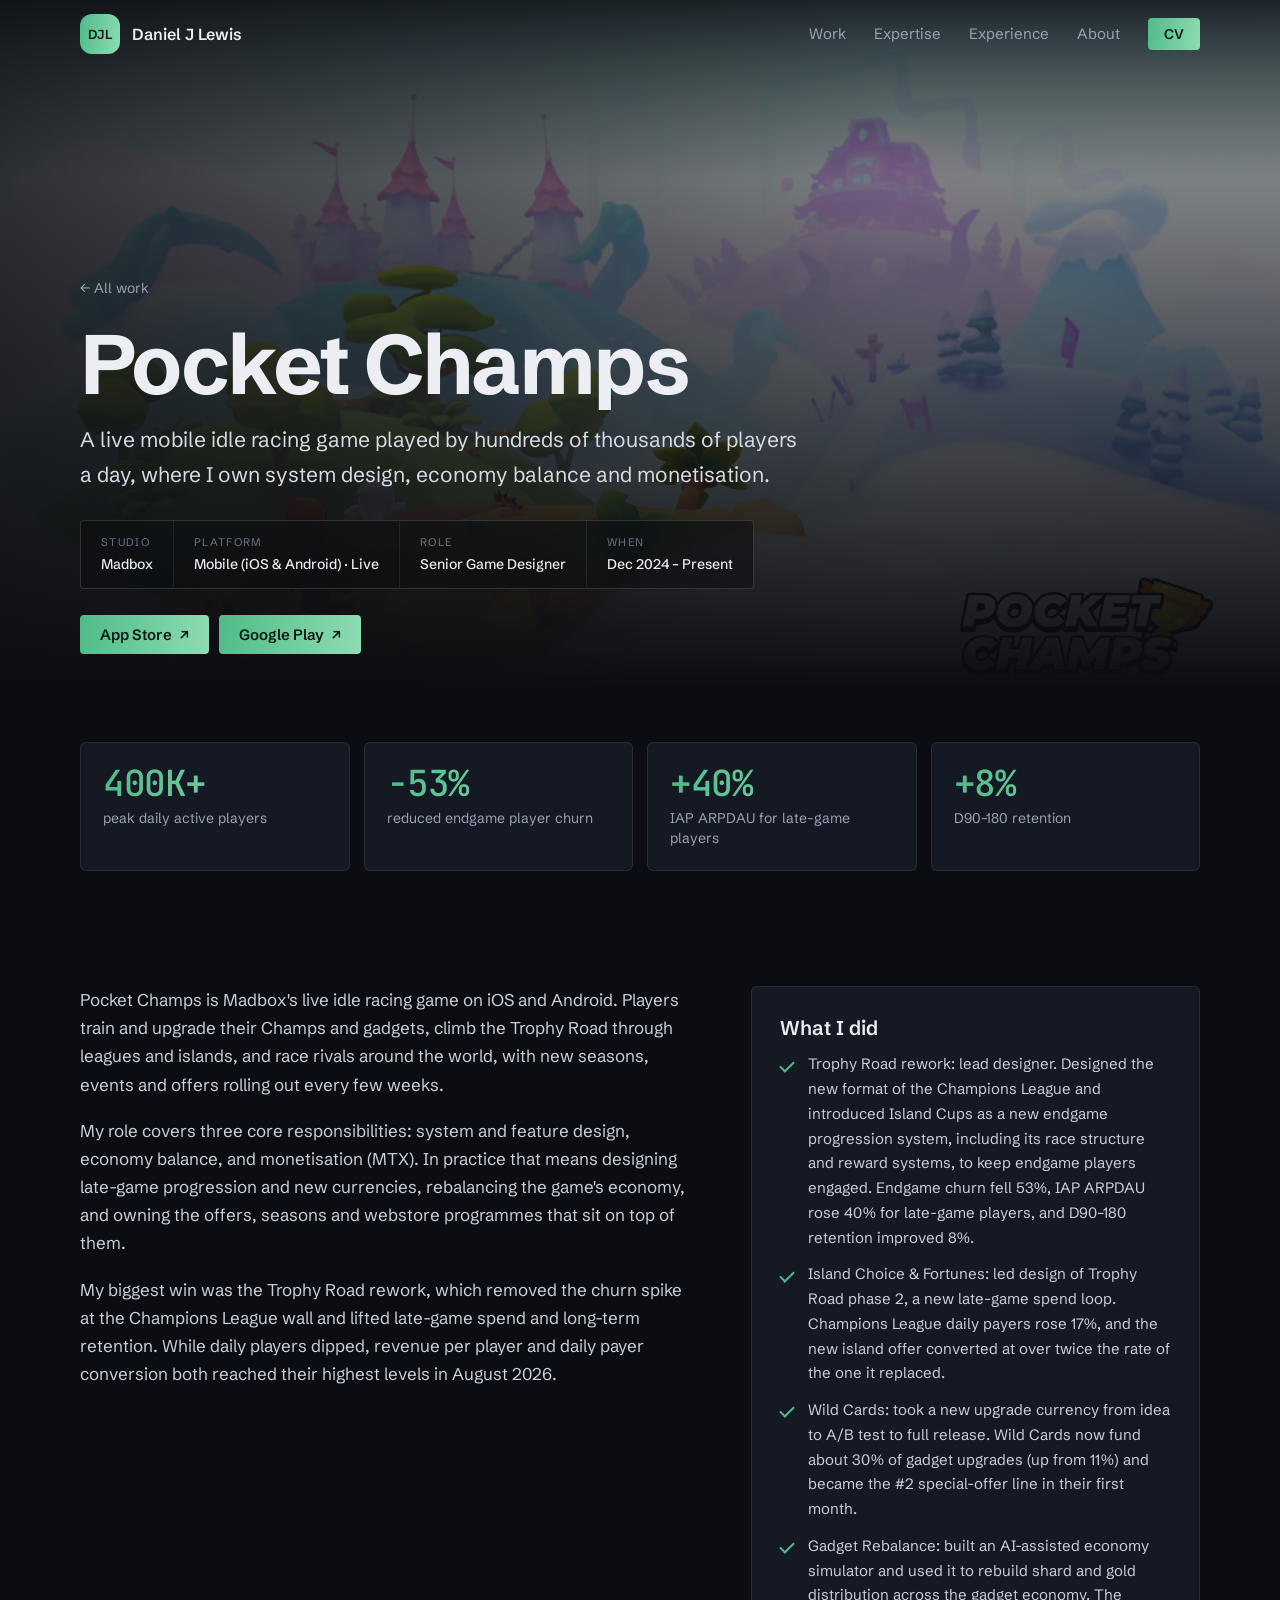
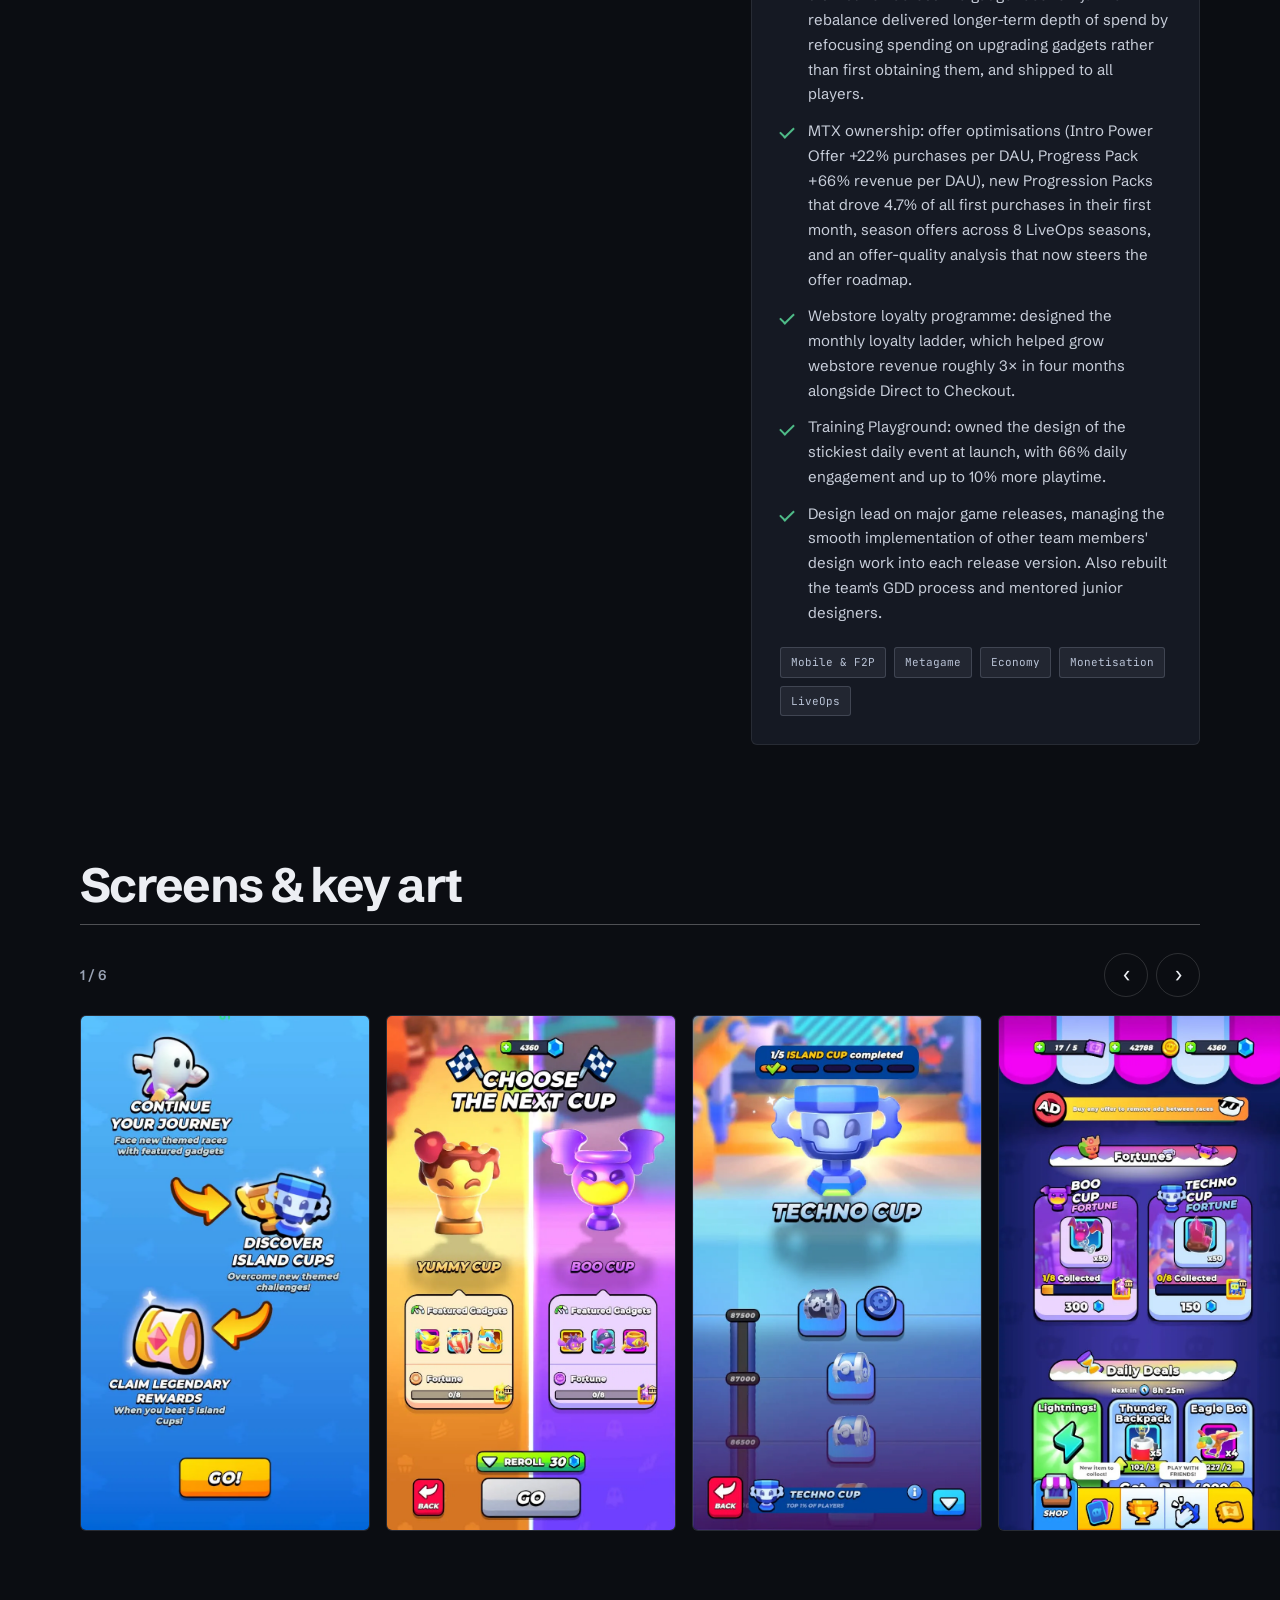
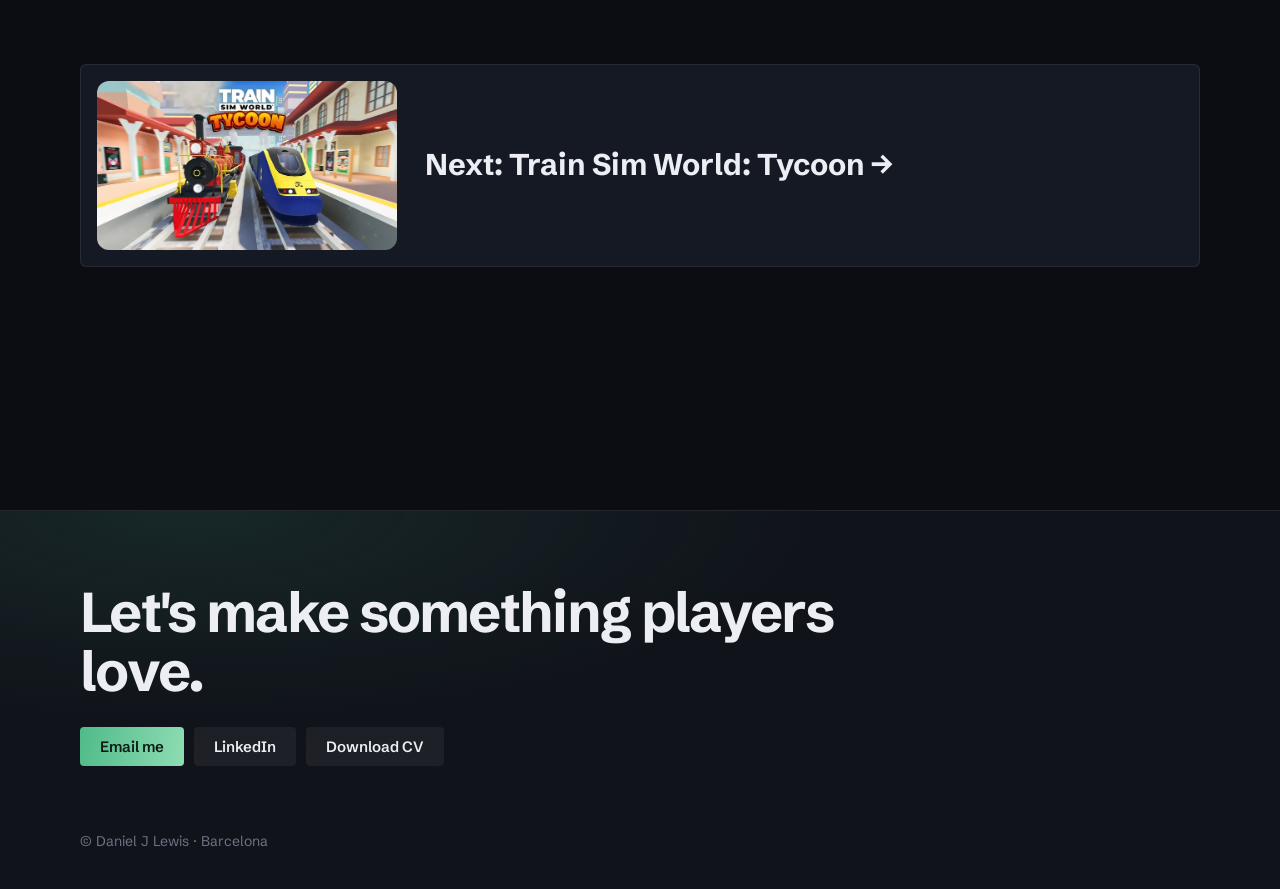
==== pocketchamps.html @ d22a2f29 "Launch portfolio site" ====
<!doctype html>
<html lang="en">
<head>
<meta charset="utf-8">
<script>document.documentElement.classList.add('js')</script>
<meta name="viewport" content="width=device-width, initial-scale=1">
<title>Pocket Champs · Daniel J Lewis</title>
<meta name="description" content="A live mobile idle racing game played by hundreds of thousands of players a day, where I own system design, economy balance and monetisation.">
<meta property="og:title" content="Pocket Champs · Daniel J Lewis">
<meta property="og:description" content="A live mobile idle racing game played by hundreds of thousands of players a day, where I own system design, economy balance and monetisation.">
<meta property="og:image" content="assets/img/pocketchamps-keyart.webp">
<meta property="og:type" content="website">
<meta name="theme-color" content="#0b0d12">
<link rel="icon" href="assets/favicon.svg" type="image/svg+xml">
<link rel="preconnect" href="https://fonts.googleapis.com">
<link rel="preconnect" href="https://fonts.gstatic.com" crossorigin>
<link href="https://fonts.googleapis.com/css2?family=Schibsted+Grotesk:wght@400;500;600;700;800&family=JetBrains+Mono:wght@400;500&display=swap" rel="stylesheet">
<link rel="stylesheet" href="assets/css/style.css?v=12">
<script src="assets/js/main.js?v=12" defer></script>
</head>
<body>
<a class="skip" href="#main">Skip to content</a>
<header class="nav" data-nav>
  <div class="wrap nav__in">
    <a class="logo" href="index.html" aria-label="Daniel J Lewis, home"><span class="logo__mark">DJL</span><span class="logo__name">Daniel J Lewis</span></a>
    <button class="nav__toggle" aria-expanded="false" aria-controls="nav-links" data-nav-toggle><span></span><span></span><span class="sr">Menu</span></button>
    <nav id="nav-links" class="nav__links">
      <a href="index.html#work">Work</a>
      <a href="index.html#expertise">Expertise</a>
      <a href="index.html#experience">Experience</a>
      <a href="index.html#about">About</a>
      <a class="btn btn--sm" href="assets/docs/DanielLewis_CV_2026.pdf" target="_blank" rel="noopener">CV</a>
    </nav>
  </div>
</header>

<main id="main">
<section class="phero">
  <div class="phero__bg"><img src="assets/img/pocketchamps-banner.webp" width="2000" height="1125" alt="" loading="eager" decoding="async"></div>
  <div class="wrap phero__in">
    <a class="back" href="index.html#work">← All work</a>
    <h1 class="phero__title">Pocket Champs</h1>
    <p class="phero__tag">A live mobile idle racing game played by hundreds of thousands of players a day, where I own system design, economy balance and monetisation.</p>
    <dl class="facts"><div><dt>Studio</dt><dd>Madbox</dd></div><div><dt>Platform</dt><dd>Mobile (iOS &amp; Android) · Live</dd></div><div><dt>Role</dt><dd>Senior Game Designer</dd></div><div><dt>When</dt><dd>Dec 2024 – Present</dd></div></dl>
    <div class="btns"><a class="btn" href="https://apps.apple.com/us/app/pocket-champs-pvp-racing-games/id1542776143" target="_blank" rel="noopener">App Store <span aria-hidden="true">↗</span></a><a class="btn" href="https://play.google.com/store/apps/details?id=com.pocketchamps.game" target="_blank" rel="noopener">Google Play <span aria-hidden="true">↗</span></a></div>
  </div>
</section>
<section class="sec sec--tight"><div class="wrap"><dl class="stats stats--proj"><div class="stat"><dt>400K+</dt><dd>peak daily active players</dd></div><div class="stat"><dt>−53%</dt><dd>reduced endgame player churn</dd></div><div class="stat"><dt>+40%</dt><dd>IAP ARPDAU for late-game players</dd></div><div class="stat"><dt>+8%</dt><dd>D90–180 retention</dd></div></dl></div></section>
<section class="sec reveal"><div class="wrap cols cols--main">
  <div class="prose"><p>Pocket Champs is Madbox&#x27;s live idle racing game on iOS and Android. Players train and upgrade their Champs and gadgets, climb the Trophy Road through leagues and islands, and race rivals around the world, with new seasons, events and offers rolling out every few weeks.</p><p>My role covers three core responsibilities: system and feature design, economy balance, and monetisation (MTX). In practice that means designing late-game progression and new currencies, rebalancing the game&#x27;s economy, and owning the offers, seasons and webstore programmes that sit on top of them.</p><p>My biggest win was the Trophy Road rework, which removed the churn spike at the Champions League wall and lifted late-game spend and long-term retention. While daily players dipped, revenue per player and daily payer conversion both reached their highest levels in August 2026.</p></div>
  <aside class="card did"><h2 class="h3">What I did</h2><ul class="ticks"><li>Trophy Road rework: lead designer. Designed the new format of the Champions League and introduced Island Cups as a new endgame progression system, including its race structure and reward systems, to keep endgame players engaged. Endgame churn fell 53%, IAP ARPDAU rose 40% for late-game players, and D90–180 retention improved 8%.</li><li>Island Choice &amp; Fortunes: led design of Trophy Road phase 2, a new late-game spend loop. Champions League daily payers rose 17%, and the new island offer converted at over twice the rate of the one it replaced.</li><li>Wild Cards: took a new upgrade currency from idea to A/B test to full release. Wild Cards now fund about 30% of gadget upgrades (up from 11%) and became the #2 special-offer line in their first month.</li><li>Gadget Rebalance: built an AI-assisted economy simulator and used it to rebuild shard and gold distribution across the gadget economy. The rebalance delivered longer-term depth of spend by refocusing spending on upgrading gadgets rather than first obtaining them, and shipped to all players.</li><li>MTX ownership: offer optimisations (Intro Power Offer +22% purchases per DAU, Progress Pack +66% revenue per DAU), new Progression Packs that drove 4.7% of all first purchases in their first month, season offers across 8 LiveOps seasons, and an offer-quality analysis that now steers the offer roadmap.</li><li>Webstore loyalty programme: designed the monthly loyalty ladder, which helped grow webstore revenue roughly 3× in four months alongside Direct to Checkout.</li><li>Training Playground: owned the design of the stickiest daily event at launch, with 66% daily engagement and up to 10% more playtime.</li><li>Design lead on major game releases, managing the smooth implementation of other team members&#x27; design work into each release version. Also rebuilt the team&#x27;s GDD process and mentored junior designers.</li></ul><ul class="tags"><li>Mobile &amp; F2P</li><li>Metagame</li><li>Economy</li><li>Monetisation</li><li>LiveOps</li></ul></aside>
</div></section>

<section class="sec reveal"><div class="wrap"><div class="sh"><h2 class="sh__t">Screens &amp; key art</h2></div><div class="car" data-carousel>
  <div class="car__bar"><span class="car__count" data-car-count>1 / 6</span>
    <div class="car__ctrl"><button class="car__arrow" data-car-prev aria-label="Previous">‹</button><button class="car__arrow" data-car-next aria-label="Next">›</button></div></div>
  <ul class="car__track" data-car-track><li class="car__slide car__slide--tall"><button class="car__btn" data-lb-src="assets/img/pc-island-intro.webp" aria-label="Open image 1 of 6 full screen"><img src="assets/img/pc-island-intro.webp" width="750" height="1264" alt="Pocket Champs screenshot 1" loading="lazy" decoding="async"></button></li><li class="car__slide car__slide--tall"><button class="car__btn" data-lb-src="assets/img/pc-island-choice.webp" aria-label="Open image 2 of 6 full screen"><img src="assets/img/pc-island-choice.webp" width="750" height="1334" alt="Pocket Champs screenshot 2" loading="lazy" decoding="async"></button></li><li class="car__slide car__slide--tall"><button class="car__btn" data-lb-src="assets/img/pc-island-cup.webp" aria-label="Open image 3 of 6 full screen"><img src="assets/img/pc-island-cup.webp" width="750" height="1334" alt="Pocket Champs screenshot 3" loading="lazy" decoding="async"></button></li><li class="car__slide car__slide--tall"><button class="car__btn" data-lb-src="assets/img/pc-fortunes-shop.webp" aria-label="Open image 4 of 6 full screen"><img src="assets/img/pc-fortunes-shop.webp" width="750" height="1334" alt="Pocket Champs screenshot 4" loading="lazy" decoding="async"></button></li><li class="car__slide car__slide--tall"><button class="car__btn" data-lb-src="assets/img/pc-fortune-boo.webp" aria-label="Open image 5 of 6 full screen"><img src="assets/img/pc-fortune-boo.webp" width="750" height="1334" alt="Pocket Champs screenshot 5" loading="lazy" decoding="async"></button></li><li class="car__slide car__slide--tall"><button class="car__btn" data-lb-src="assets/img/pc-coach-banners.webp" aria-label="Open image 6 of 6 full screen"><img src="assets/img/pc-coach-banners.webp" width="750" height="1264" alt="Pocket Champs screenshot 6" loading="lazy" decoding="async"></button></li></ul>
</div></div></section>


<section class="sec"><div class="wrap">
  <a class="next" href="trainsimworldtycoon.html">
    <span class="next__img"><img src="assets/img/tsw-tycoon-keyart-2-720.webp" width="720" height="405" alt="" loading="lazy" decoding="async"></span>
    <span class="next__txt"><span class="next__title">Next: Train Sim World: Tycoon →</span></span>
  </a>
</div></section>
</main>
<footer class="foot" id="contact">
  <div class="wrap foot__in">
    <div>
      <h2 class="foot__title">Let's make something players love.</h2>
      <div class="btns">
        <a class="btn" href="mailto:lewisd07@hotmail.co.uk">Email me</a>
        <a class="btn btn--ghost" href="https://www.linkedin.com/in/lewisd07/" target="_blank" rel="noopener">LinkedIn</a>
        <a class="btn btn--ghost" href="assets/docs/DanielLewis_CV_2026.pdf" target="_blank" rel="noopener">Download CV</a>
      </div>
    </div>
    <p class="foot__small">© Daniel J Lewis · Barcelona</p>
  </div>
</footer>
<div class="lb" data-lightbox hidden>
  <button class="lb__close" data-lb-close aria-label="Close">×</button>
  <button class="lb__nav lb__prev" data-lb-prev aria-label="Previous image">‹</button>
  <figure class="lb__fig"><img alt="" data-lb-img><figcaption data-lb-count></figcaption></figure>
  <button class="lb__nav lb__next" data-lb-next aria-label="Next image">›</button>
</div>
</body>
</html>
---- assets/css/style.css ----
/* ==========================================================================
   Daniel J Lewis · Portfolio
   ========================================================================== */
:root {
  --bg: #0b0d12;
  --bg-2: #10131a;
  --surface: #151923;
  --surface-2: #1b2030;
  --line: rgba(255, 255, 255, .08);
  --line-2: rgba(255, 255, 255, .14);
  --text: #eceef3;
  --muted: #9aa3b5;
  --dim: #6b7385;
  --accent: #4fbb88;
  --accent-2: #8fdcb3;
  --cool: #b9c3d6;
  --grad: linear-gradient(100deg, var(--accent) 0%, var(--accent-2) 100%);
  --radius: 18px;
  --radius-sm: 10px;
  --wrap: 1200px;
  --pad: clamp(16px, 4vw, 40px);
  --font: 'Inter', system-ui, -apple-system, Segoe UI, Roboto, sans-serif;
  --display: 'Space Grotesk', 'Inter', system-ui, sans-serif;
  --shadow: 0 20px 60px -20px rgba(0, 0, 0, .6);
  color-scheme: dark;
}

*, *::before, *::after { box-sizing: border-box; }
html { scroll-behavior: smooth; -webkit-text-size-adjust: 100%; }
body {
  margin: 0; background: var(--bg); color: var(--text);
  font: 400 16px/1.65 var(--font);
  -webkit-font-smoothing: antialiased; overflow-x: hidden;
}
img { max-width: 100%; height: auto; display: block; }
a { color: inherit; text-decoration: none; }
button { font: inherit; color: inherit; background: none; border: 0; cursor: pointer; padding: 0; }
:focus-visible { outline: 2px solid var(--accent); outline-offset: 3px; border-radius: 6px; }
.sr { position: absolute; width: 1px; height: 1px; overflow: hidden; clip: rect(0 0 0 0); }
.skip { position: absolute; left: -999px; top: 8px; z-index: 100; background: var(--accent); color: #111; padding: 8px 14px; border-radius: 8px; }
.skip:focus { left: 8px; }
.wrap { width: 100%; max-width: var(--wrap); margin: 0 auto; padding: 0 var(--pad); }

/* ---- type ---- */
.eyebrow {
  margin: 0 0 10px; font: 600 12px/1.3 var(--font); letter-spacing: .14em; text-transform: uppercase; color: var(--accent);
}
.h2 { font: 700 clamp(28px, 4vw, 44px)/1.08 var(--display); letter-spacing: -.02em; margin: 0 0 18px; }
.h3 { font: 600 20px/1.25 var(--display); margin: 0 0 12px; }
.lede { color: var(--muted); max-width: 640px; margin: 0; font-size: 18px; }
.prose p { margin: 0 0 1.1em; color: #c9cfdb; font-size: 17px; }
.prose p:last-child { margin-bottom: 0; }
.note { color: var(--muted); font-style: italic; }

/* ---- buttons ---- */
.btns { display: flex; flex-wrap: wrap; gap: 10px; margin-top: 26px; }
.btn {
  display: inline-flex; align-items: center; gap: 8px; padding: 12px 20px; border-radius: 999px;
  background: var(--grad); color: #0c1a13; font-weight: 600; font-size: 15px; line-height: 1;
  transition: transform .2s ease, box-shadow .2s ease; box-shadow: 0 8px 24px -10px rgba(79, 187, 136, .7);
}
.btn:hover { transform: translateY(-2px); box-shadow: 0 14px 30px -12px rgba(79, 187, 136, .9); }
.btn--ghost { background: rgba(255, 255, 255, .06); color: var(--text); box-shadow: inset 0 0 0 1px var(--line-2); backdrop-filter: blur(6px); }
.btn--ghost:hover { background: rgba(255, 255, 255, .12); box-shadow: inset 0 0 0 1px rgba(255, 255, 255, .25); }
.btn--sm { padding: 9px 16px; font-size: 14px; }
.link { color: var(--accent); font-weight: 600; white-space: nowrap; }
.link:hover { color: var(--accent-2); }

/* ---- nav ---- */
.nav { position: fixed; inset: 0 0 auto; z-index: 50; transition: background .3s, box-shadow .3s; }
.nav.is-solid { background: rgba(11, 13, 18, .82); backdrop-filter: blur(14px); box-shadow: 0 1px 0 var(--line); }
.nav__in { display: flex; align-items: center; justify-content: space-between; height: 68px; }
.logo { display: flex; align-items: center; gap: 12px; font: 600 16px var(--display); }
.logo__mark {
  display: grid; place-items: center; width: 40px; height: 40px; border-radius: 12px; background: var(--grad);
  color: #0c1a13; font-size: 13px; letter-spacing: .04em;
}
.nav__links { display: flex; align-items: center; gap: 28px; font-size: 15px; }
.nav__links a:not(.btn) { color: var(--muted); transition: color .2s; }
.nav__links a:not(.btn):hover { color: var(--text); }
.nav__toggle { display: none; width: 44px; height: 44px; position: relative; }
.nav__toggle span:not(.sr) { position: absolute; left: 11px; right: 11px; height: 2px; background: var(--text); transition: transform .25s, top .25s; }
.nav__toggle span:nth-child(1) { top: 17px; }
.nav__toggle span:nth-child(2) { top: 25px; }
.nav__toggle[aria-expanded="true"] span:nth-child(1) { top: 21px; transform: rotate(45deg); }
.nav__toggle[aria-expanded="true"] span:nth-child(2) { top: 21px; transform: rotate(-45deg); }

/* ---- hero + reel ---- */
.hero { position: relative; min-height: min(100svh, 940px); display: flex; flex-direction: column; justify-content: flex-end; padding: 120px 0 0; overflow: hidden; }
.reel { position: absolute; inset: 0; }
.reel__slide { position: absolute; inset: 0; opacity: 0; transform: scale(1.06); transition: opacity 1.4s ease, transform 7s ease-out; }
.reel__slide.is-on { opacity: 1; transform: scale(1); }
.reel__slide img { width: 100%; height: 100%; object-fit: cover; }
.hero__shade {
  position: absolute; inset: 0;
  background:
    linear-gradient(90deg, rgba(11, 13, 18, .96) 0%, rgba(11, 13, 18, .82) 38%, rgba(11, 13, 18, .25) 75%, rgba(11, 13, 18, .45) 100%),
    linear-gradient(0deg, var(--bg) 0%, rgba(11, 13, 18, 0) 35%);
}
.hero__in { position: relative; padding-bottom: 40px; }
.eyebrow--hero { font-size: 13px; }
.hero__name { font: 700 clamp(48px, 9vw, 112px)/.95 var(--display); letter-spacing: -.035em; margin: 0 0 18px; }
.hero__focus { margin: 0 0 22px; font: 500 clamp(17px, 2.2vw, 22px)/1.4 var(--display); color: #fff; }
.hero__focus span[aria-hidden] { color: var(--accent); margin: 0 6px; }
.hero__pitch { max-width: 560px; color: #c9cfdb; font-size: 18px; margin: 0; }
.reel__ui { position: relative; display: flex; justify-content: space-between; align-items: center; gap: 16px; padding-bottom: 28px; }
.reel__now { font-size: 14px; color: var(--muted); }
.reel__now strong { color: var(--text); font-weight: 600; }
.reel__now:hover strong { color: var(--accent); }
.reel__dots { display: flex; gap: 8px; }
.reel__dot { width: 28px; height: 4px; border-radius: 4px; background: rgba(255, 255, 255, .25); transition: background .3s, width .3s; }
.reel__dot.is-on { background: var(--accent); width: 44px; }

/* ---- stats ---- */
.stats { margin: 0; display: grid; gap: 14px; }
.stat { margin: 0; }
.stat dt { font: 700 30px/1 var(--display); letter-spacing: -.02em; background: var(--grad); -webkit-background-clip: text; background-clip: text; color: transparent; }
.stat dd { margin: 8px 0 0; color: var(--muted); font-size: 14px; line-height: 1.4; }
.strip { border-block: 1px solid var(--line); background: var(--bg-2); }
.stats--strip { grid-template-columns: repeat(5, 1fr); padding: 34px 0; }
.stats--strip .stat { padding-left: 18px; border-left: 1px solid var(--line); }
.stats--strip .stat:first-child { border-left: 0; padding-left: 0; }
.stats--mini { grid-template-columns: repeat(3, 1fr); margin: 22px 0; }
.stats--mini dt { font-size: 24px; }
.stats--mini dd { font-size: 13px; }
.stats--proj { grid-template-columns: repeat(auto-fit, minmax(190px, 1fr)); }
.stats--proj .stat { background: var(--surface); border: 1px solid var(--line); border-radius: var(--radius); padding: 22px; }
.stats--proj dt { font-size: 36px; }

/* ---- sections ---- */
.sec { padding: clamp(64px, 9vw, 120px) 0 0; }
.sec--tight { padding-top: 40px; }
main > .sec:last-child { padding-bottom: clamp(64px, 9vw, 120px); }
.group + .group { margin-top: clamp(72px, 9vw, 120px); }
.group__head { margin-bottom: 36px; }

/* pillars */
.pillars { display: grid; grid-template-columns: repeat(3, 1fr); gap: 18px; }
.pillar { background: linear-gradient(180deg, var(--surface) 0%, var(--bg-2) 100%); border: 1px solid var(--line); border-radius: var(--radius); padding: 30px; position: relative; overflow: hidden; }
.pillar::after { content: ""; position: absolute; inset: 0 0 auto; height: 3px; background: var(--grad); opacity: .85; }
.pillar__n { font: 700 14px var(--display); color: var(--dim); display: block; margin-bottom: 18px; }
.pillar p { color: var(--muted); margin: 0 0 20px; }

/* chips & tags */
.chips, .tags { list-style: none; margin: 0; padding: 0; display: flex; flex-wrap: wrap; gap: 8px; }
.chips a { display: inline-block; font-size: 13px; padding: 6px 12px; border-radius: 999px; background: rgba(79, 187, 136, .1); color: #a6e6c4; border: 1px solid rgba(79, 187, 136, .25); transition: background .2s; }
.chips a:hover { background: rgba(79, 187, 136, .2); }
.tags li { font-size: 12px; padding: 5px 10px; border-radius: 999px; background: rgba(185, 195, 214, .08); color: var(--cool); border: 1px solid rgba(185, 195, 214, .2); }

/* featured rows */
.feat { display: grid; grid-template-columns: 1.25fr 1fr; gap: clamp(24px, 4vw, 56px); align-items: center; }
.feat + .feat { margin-top: clamp(48px, 7vw, 88px); }
.feat--flip .feat__media { order: 2; }
.feat__media { display: block; border-radius: var(--radius); overflow: hidden; box-shadow: var(--shadow); aspect-ratio: 16 / 10; background: var(--surface); border: 1px solid var(--line); }
.feat__media img { width: 100%; height: 100%; object-fit: cover; transition: transform .6s ease; }
.feat:hover .feat__media img { transform: scale(1.04); }
.feat__title { font: 700 clamp(26px, 3vw, 36px)/1.1 var(--display); letter-spacing: -.02em; margin: 0 0 12px; }
.feat__title a:hover { color: var(--accent); }
.feat__tag { color: var(--muted); margin: 0; font-size: 17px; }
.feat__foot { display: flex; justify-content: space-between; align-items: center; gap: 16px; flex-wrap: wrap; }

/* cards */
.grid { display: grid; gap: 20px; }
.grid--3 { grid-template-columns: repeat(3, 1fr); }
.grid--2 { grid-template-columns: repeat(2, 1fr); }
.grid--1 { grid-template-columns: minmax(0, 560px); }
.pcard { display: flex; flex-direction: column; background: var(--surface); border: 1px solid var(--line); border-radius: var(--radius); overflow: hidden; transition: transform .3s ease, border-color .3s, box-shadow .3s; }
.pcard:hover { transform: translateY(-6px); border-color: var(--line-2); box-shadow: var(--shadow); }
.pcard__img { aspect-ratio: 16 / 9; overflow: hidden; display: block; background: var(--surface-2); }
.pcard__img img { width: 100%; height: 100%; object-fit: cover; transition: transform .6s ease; }
.pcard:hover .pcard__img img { transform: scale(1.05); }
.pcard__body { padding: 22px 22px 24px; display: flex; flex-direction: column; gap: 8px; flex: 1; }
.pcard__body .eyebrow { margin: 0; color: var(--dim); }
.pcard__title { font: 600 22px/1.2 var(--display); }
.pcard__tag { color: var(--muted); font-size: 15px; flex: 1; }
.pcard__stat { font-size: 13px; color: var(--muted); padding-top: 12px; border-top: 1px solid var(--line); margin-top: 6px; }
.pcard__stat strong { color: var(--accent); font: 700 16px var(--display); margin-right: 4px; }

/* play */
.soon { display: flex; align-items: center; gap: 22px; padding: 28px 30px; border-radius: var(--radius); border: 1px dashed var(--line-2); background: repeating-linear-gradient(135deg, rgba(255,255,255,.015) 0 12px, transparent 12px 24px); }
.soon p { margin: 0; color: var(--muted); }
.soon__badge { flex: none; font: 600 12px var(--font); letter-spacing: .1em; text-transform: uppercase; padding: 8px 12px; border-radius: 8px; background: rgba(143, 220, 179, .12); color: var(--accent-2); }

/* timeline */
.tl { list-style: none; margin: 0; padding: 0; position: relative; }
.tl::before { content: ""; position: absolute; left: 150px; top: 8px; bottom: 8px; width: 1px; background: var(--line-2); }
.tl__item { display: grid; grid-template-columns: 150px 1fr; gap: 40px; padding-bottom: 34px; position: relative; }
.tl__item::before { content: ""; position: absolute; left: 145px; top: 8px; width: 11px; height: 11px; border-radius: 50%; background: var(--bg); border: 2px solid var(--accent); }
.tl__item:first-child::before { background: var(--accent); box-shadow: 0 0 0 5px rgba(79, 187, 136, .2); }
.tl__when { font: 600 14px/1.6 var(--display); color: var(--muted); text-align: right; padding-right: 14px; }
.tl__org { font: 600 20px/1.3 var(--display); margin: 0 0 4px; }
.tl__org span { font: 500 15px var(--font); color: var(--accent); margin-left: 8px; }
.tl__body p { margin: 0 0 12px; color: var(--muted); }

/* about */
.about { display: grid; grid-template-columns: 340px 1fr; gap: clamp(28px, 5vw, 64px); align-items: start; }
.about__photo { border-radius: var(--radius); overflow: hidden; border: 1px solid var(--line); box-shadow: var(--shadow); position: sticky; top: 96px; }
.about__photo img { width: 100%; aspect-ratio: 4 / 5; object-fit: cover; object-position: center 30%; }
.ticks { list-style: none; margin: 0; padding: 0; display: grid; gap: 12px; }
.ticks li { position: relative; padding-left: 28px; color: #c9cfdb; }
.ticks li::before { content: ""; position: absolute; left: 0; top: .55em; width: 14px; height: 8px; border-left: 2px solid var(--accent); border-bottom: 2px solid var(--accent); transform: rotate(-45deg); }
.ticks--2 { grid-template-columns: 1fr 1fr; gap: 14px 28px; margin-top: 28px; }

/* footer */
.foot { margin-top: clamp(80px, 10vw, 140px); border-top: 1px solid var(--line); background: radial-gradient(900px 300px at 15% 0%, rgba(79, 187, 136, .12), transparent 70%), var(--bg-2); }
.foot__in { padding: 72px var(--pad) 36px; }
.foot__title { font: 700 clamp(30px, 5vw, 56px)/1.05 var(--display); letter-spacing: -.03em; margin: 0; max-width: 760px; }
.foot__small { margin: 64px 0 0; color: var(--dim); font-size: 14px; }

/* ---- project page ---- */
.phero { position: relative; min-height: min(78svh, 760px); display: flex; align-items: flex-end; padding: 130px 0 48px; overflow: hidden; }
.phero__bg { position: absolute; inset: 0; }
.phero__bg img { width: 100%; height: 100%; object-fit: cover; }
.phero__bg::after { content: ""; position: absolute; inset: 0; background: linear-gradient(0deg, var(--bg) 2%, rgba(11, 13, 18, .72) 45%, rgba(11, 13, 18, .35) 100%), linear-gradient(90deg, rgba(11, 13, 18, .7), transparent 70%); }
.phero__in { position: relative; }
.back { display: inline-block; color: var(--muted); font-size: 14px; margin-bottom: 22px; }
.back:hover { color: var(--text); }
.phero__title { font: 700 clamp(40px, 7vw, 84px)/1 var(--display); letter-spacing: -.03em; margin: 0 0 16px; max-width: 900px; }
.phero__tag { font-size: clamp(17px, 2vw, 21px); color: #d6dbe5; max-width: 720px; margin: 0 0 28px; }
.facts { display: flex; flex-wrap: wrap; gap: 0; margin: 0; border: 1px solid var(--line-2); border-radius: var(--radius-sm); background: rgba(11, 13, 18, .55); backdrop-filter: blur(10px); width: fit-content; max-width: 100%; }
.facts div { padding: 12px 20px; border-left: 1px solid var(--line); }
.facts div:first-child { border-left: 0; }
.facts dt { font-size: 11px; letter-spacing: .12em; text-transform: uppercase; color: var(--dim); }
.facts dd { margin: 2px 0 0; font-size: 14px; font-weight: 500; }
.press { display: flex; flex-wrap: wrap; align-items: center; gap: 10px 18px; margin-top: 22px; color: var(--dim); font-size: 13px; text-transform: uppercase; letter-spacing: .12em; }
.press a { font: 700 15px var(--display); letter-spacing: 0; text-transform: none; color: var(--text); padding: 6px 14px; border: 1px solid var(--line-2); border-radius: 999px; }
.press a:hover { border-color: var(--accent); color: var(--accent); }
.cols { display: grid; grid-template-columns: 1fr 1fr; gap: clamp(28px, 5vw, 64px); align-items: start; }
.cols--main { grid-template-columns: 1.35fr 1fr; }
.card { background: var(--surface); border: 1px solid var(--line); border-radius: var(--radius); padding: 28px; }
.did .ticks { margin-bottom: 22px; }
.did .ticks li { font-size: 15px; }
.steps { counter-reset: s; list-style: none; margin: 0; padding: 0; display: grid; gap: 10px; }
.steps li { counter-increment: s; position: relative; padding: 12px 14px 12px 52px; background: var(--surface); border: 1px solid var(--line); border-radius: var(--radius-sm); font-size: 15px; color: #c9cfdb; }
.steps li::before { content: counter(s, decimal-leading-zero); position: absolute; left: 14px; top: 12px; font: 700 14px var(--display); color: var(--accent); }
.docs { display: grid; grid-template-columns: repeat(auto-fit, minmax(280px, 1fr)); gap: 16px; }
.doc { display: flex; gap: 16px; align-items: center; padding: 20px; border-radius: var(--radius); background: var(--surface); border: 1px solid var(--line); transition: border-color .2s, transform .2s; }
.doc:hover { border-color: var(--accent); transform: translateY(-3px); }
.doc__ico { flex: none; display: grid; place-items: center; width: 52px; height: 60px; border-radius: 8px; background: rgba(79, 187, 136, .12); color: var(--accent); font: 700 13px var(--display); }
.doc small { display: block; color: var(--muted); font-size: 14px; margin-top: 2px; }
.next { display: grid; grid-template-columns: 300px 1fr; align-items: center; gap: 28px; padding: 16px; border-radius: var(--radius); background: var(--surface); border: 1px solid var(--line); transition: border-color .3s; }
.next:hover { border-color: var(--line-2); }
.next__img { border-radius: 12px; overflow: hidden; aspect-ratio: 16 / 9; }
.next__img img { width: 100%; height: 100%; object-fit: cover; }
.next__txt .eyebrow { display: block; }
.next__title { font: 700 clamp(24px, 3vw, 34px)/1.1 var(--display); }
.next:hover .next__title { color: var(--accent); }

/* videos */
.vids { display: grid; gap: 18px; }
.vids--2 { grid-template-columns: 1fr 1fr; }
.yt { position: relative; aspect-ratio: 16 / 9; border-radius: var(--radius); overflow: hidden; background: #000; border: 1px solid var(--line); }
.yt img { width: 100%; height: 100%; object-fit: cover; opacity: .85; transition: opacity .3s, transform .5s; }
.yt:hover img { opacity: 1; transform: scale(1.03); }
.yt iframe { position: absolute; inset: 0; width: 100%; height: 100%; border: 0; }
.yt__play { position: absolute; inset: 0; display: grid; place-items: center; }
.yt__play svg { width: 72px; fill: rgba(20, 20, 20, .8); transition: fill .2s; }
.yt:hover .yt__play svg { fill: var(--accent); }

/* carousel */
.car { position: relative; }
.car__bar { display: flex; justify-content: space-between; align-items: center; margin-bottom: 14px; }
.car__count { font: 600 14px var(--display); color: var(--muted); }
.car__ctrl { display: flex; gap: 8px; }
.car__arrow { width: 44px; height: 44px; border-radius: 50%; border: 1px solid var(--line-2); font-size: 24px; line-height: 1; transition: background .2s, border-color .2s; }
.car__arrow:hover { background: var(--accent); border-color: var(--accent); color: #0c1a13; }
.car__track { list-style: none; margin: 0 calc(var(--pad) * -1); padding: 4px var(--pad) 18px; display: flex; gap: 16px; overflow-x: auto; scroll-snap-type: x mandatory; scroll-padding: 0 var(--pad); scrollbar-width: thin; scrollbar-color: var(--surface-2) transparent; }
.car__slide { flex: 0 0 min(78%, 760px); scroll-snap-align: start; }
.car__btn { display: block; width: 100%; border-radius: var(--radius); overflow: hidden; background: var(--surface); border: 1px solid var(--line); aspect-ratio: 16 / 10; cursor: zoom-in; }
.car__btn img { width: 100%; height: 100%; object-fit: cover; transition: transform .5s ease; }
.car__btn:hover img { transform: scale(1.03); }

/* lightbox */
.lb { position: fixed; inset: 0; z-index: 100; background: rgba(5, 6, 9, .94); display: grid; place-items: center; padding: 56px 72px; }
.lb[hidden] { display: none; }
.lb__fig { margin: 0; max-width: 100%; max-height: 100%; display: flex; flex-direction: column; align-items: center; gap: 12px; }
.lb__fig img { max-height: calc(100svh - 140px); width: auto; border-radius: 10px; }
.lb__fig figcaption { color: var(--muted); font: 600 14px var(--display); }
.lb__close { position: absolute; top: 14px; right: 18px; font-size: 40px; line-height: 1; width: 48px; height: 48px; }
.lb__nav { position: absolute; top: 50%; transform: translateY(-50%); width: 52px; height: 52px; border-radius: 50%; font-size: 30px; background: rgba(255, 255, 255, .08); }
.lb__nav:hover { background: var(--accent); color: #0c1a13; }
.lb__prev { left: 14px; } .lb__next { right: 14px; }

/* reveal */
.js .reveal { opacity: 0; transform: translateY(24px); transition: opacity .7s ease, transform .7s ease; }
.js .reveal.is-in { opacity: 1; transform: none; }

/* ---- responsive ---- */
@media (max-width: 1024px) {
  .stats--strip { grid-template-columns: repeat(3, 1fr); row-gap: 26px; }
  .stats--strip .stat:nth-child(4) { border-left: 0; padding-left: 0; }
  .pillars { grid-template-columns: 1fr; }
  .grid--3 { grid-template-columns: repeat(2, 1fr); }
}
@media (max-width: 860px) {
  .nav__toggle { display: block; }
  .nav__links { position: fixed; inset: 68px 0 auto; flex-direction: column; align-items: flex-start; gap: 0; padding: 8px var(--pad) 24px; background: rgba(11, 13, 18, .97); backdrop-filter: blur(14px); border-bottom: 1px solid var(--line); transform: translateY(-12px); opacity: 0; pointer-events: none; transition: opacity .25s, transform .25s; }
  .nav__links.is-open { transform: none; opacity: 1; pointer-events: auto; }
  .nav__links a:not(.btn) { padding: 14px 0; width: 100%; border-bottom: 1px solid var(--line); font-size: 17px; }
  .nav__links .btn { margin-top: 18px; }
  .feat, .feat--flip { grid-template-columns: 1fr; }
  .feat--flip .feat__media { order: 0; }
  .cols, .cols--main, .about, .vids--2 { grid-template-columns: 1fr; }
  .about__photo { position: static; max-width: 320px; }
  .ticks--2 { grid-template-columns: 1fr; }
  .tl::before { left: 5px; }
  .tl__item { grid-template-columns: 1fr; gap: 4px; padding-left: 30px; }
  .tl__item::before { left: 0; }
  .tl__when { text-align: left; padding: 0; }
  .next { grid-template-columns: 1fr; }
  .hero__shade { background: linear-gradient(0deg, var(--bg) 8%, rgba(11, 13, 18, .78) 55%, rgba(11, 13, 18, .45) 100%); }
}
@media (max-width: 600px) {
  .logo__name { display: none; }
  .stats--strip { grid-template-columns: 1fr 1fr; }
  .stats--strip .stat { border-left: 0; padding-left: 0; }
  .stat dt { font-size: 26px; }
  .stats--mini { grid-template-columns: 1fr 1fr 1fr; gap: 10px; }
  .stats--mini dt { font-size: 20px; }
  .grid--3, .grid--2 { grid-template-columns: 1fr; }
  .facts { width: 100%; }
  .facts div { flex: 1 1 50%; border-left: 0; border-top: 1px solid var(--line); }
  .facts div:nth-child(-n+2) { border-top: 0; }
  .car__slide { flex-basis: 88%; }
  .soon { flex-direction: column; align-items: flex-start; }
  .lb { padding: 56px 12px; }
  .lb__nav { top: auto; bottom: 14px; transform: none; }
  .reel__now { font-size: 13px; }
}
@media (prefers-reduced-motion: reduce) {
  *, *::before, *::after { transition-duration: .01ms !important; animation-duration: .01ms !important; }
  html { scroll-behavior: auto; }
  .js .reveal { opacity: 1; transform: none; }
}
.prose .eyebrow { color: var(--accent); font-size: 12px; margin-bottom: 14px; }
.car__track { margin-right: calc((100vw - min(100vw, var(--wrap))) / -2 - var(--pad)); }
@media (max-width: 600px) {
  .stats--proj { grid-template-columns: 1fr 1fr; gap: 10px; }
  .stats--proj .stat { padding: 16px; }
  .stats--proj dt { font-size: 26px; }
}
.hero__now { display: inline-flex; align-items: center; gap: 10px; margin-top: 18px; font-size: 15px; color: #d6dbe5; }
.hero__now:hover { color: var(--accent); }
.hero__dot { width: 8px; height: 8px; border-radius: 50%; background: #4ade80; box-shadow: 0 0 0 4px rgba(74, 222, 128, .18); }
.award { font: 600 14px var(--display); letter-spacing: 0; text-transform: none; color: var(--accent-2); padding: 6px 14px; border: 1px solid rgba(79, 187, 136, .35); border-radius: 999px; background: rgba(79, 187, 136, .08); }

/* ===== Hybrid format (dark + green, Schibsted/JetBrains, clean section heads) ===== */
:root {
  --font: 'Schibsted Grotesk', 'Helvetica Neue', Arial, sans-serif;
  --display: 'Schibsted Grotesk', 'Helvetica Neue', Arial, sans-serif;
  --mono: 'JetBrains Mono', ui-monospace, Menlo, monospace;
  --radius: 6px;
  --radius-sm: 4px;
  --hair: rgba(255, 255, 255, .1);
  --rule: rgba(255, 255, 255, .28);
}
body { font-size: 16.5px; }
.nav { top: 0; }

/* hero */
.hero--v3 { min-height: auto; padding-top: 150px; }
.hero__role { font: 500 13px var(--mono); color: var(--accent); letter-spacing: .04em; margin: 0 0 14px; text-transform: uppercase; }
.hero--v3 .hero__name { font-weight: 800; letter-spacing: -.05em; font-size: clamp(56px, 10vw, 132px); line-height: .9; }
.hero--v3 .hero__focus { font-weight: 600; letter-spacing: -.01em; }
.hero--v3 .hero__in { padding-bottom: 46px; }
.hero--v3 .hero__shade {
  background:
    linear-gradient(90deg, rgba(11, 13, 18, .95) 0%, rgba(11, 13, 18, .78) 40%, rgba(11, 13, 18, .2) 78%, rgba(11, 13, 18, .35) 100%),
    linear-gradient(0deg, rgba(11, 13, 18, 1) 0%, rgba(11, 13, 18, .85) 18%, rgba(11, 13, 18, 0) 48%);
}

/* game list under the intro: drives the hero background */
.games { position: relative; display: grid; grid-template-columns: repeat(5, 1fr); gap: 0; border-top: 1px solid var(--rule); padding-bottom: 8px; }
.gt { position: relative; display: flex; flex-direction: column; gap: 4px; padding: 14px 14px 18px; border-right: 1px solid var(--hair); transition: background .25s; }
.gt:first-child { padding-left: 0; }
.gt:last-child { border-right: 0; }
.gt__img { display: block; aspect-ratio: 16 / 9; overflow: hidden; border-radius: var(--radius-sm); margin-bottom: 10px; border: 1px solid var(--hair); }
.gt__img img { width: 100%; height: 100%; object-fit: cover; transition: transform .5s ease; }
.gt:hover .gt__img img, .gt.is-on .gt__img img { transform: scale(1.05); }
.gt__meta { display: flex; justify-content: space-between; font: 12px var(--mono); color: var(--dim); }
.gt__title { font: 600 17px/1.2 var(--display); letter-spacing: -.01em; }
.gt__sub { font-size: 13px; color: var(--muted); }
.gt__bar { position: absolute; left: 14px; right: 14px; top: -1px; height: 2px; background: var(--accent); transform: scaleX(0); transform-origin: left; }
.gt:first-child .gt__bar { left: 0; }
.gt.is-on .gt__n, .gt:hover .gt__n { color: var(--accent); }
.gt.is-on .gt__bar { transform: scaleX(1); transition: transform 6s linear; }
.gt.is-on.is-held .gt__bar { transition: none; transform: scaleX(1); }

/* section heads */
.sec--v3 { padding-top: clamp(64px, 8vw, 104px); }
.sh { display: grid; grid-template-columns: 74px 1fr auto; align-items: baseline; gap: 0; border-bottom: 1px solid var(--rule); padding-bottom: 14px; margin-bottom: 0; }
.sh__n { font: 500 14px var(--mono); color: var(--accent); }
.sh__t { font: 700 clamp(28px, 3.6vw, 46px)/1.05 var(--display); letter-spacing: -.035em; margin: 0; }
.sh__note { font: 12px var(--mono); color: var(--muted); text-transform: uppercase; letter-spacing: .06em; }
.subsec { margin-top: clamp(64px, 8vw, 100px); }
.subsec .sh { margin-bottom: 28px; }

/* readout */
.kpis { display: grid; grid-template-columns: repeat(5, 1fr); }
.kpi { display: flex; flex-direction: column; gap: 6px; padding: 24px 20px 20px; border-right: 1px solid var(--hair); border-bottom: 1px solid var(--hair); transition: background .2s; }
.kpi:first-child { padding-left: 0; }
.kpi:last-child { border-right: 0; }
.kpi:hover { background: rgba(255, 255, 255, .03); }
.kpi__v { font: 500 clamp(28px, 2.9vw, 40px)/1 var(--mono); letter-spacing: -.04em; color: #fff; display: flex; align-items: baseline; gap: 8px; }
.kpi__v i { font-style: normal; font-size: .42em; color: var(--accent); }
.kpi__v i:not(.up):not(.down) { color: var(--dim); }
.kpi__l { color: #c9cfdb; font-size: 15px; line-height: 1.35; margin-top: 4px; }
.kpi__s { font: 12px var(--mono); color: var(--dim); margin-top: auto; padding-top: 12px; }
.kpi:hover .kpi__s { color: var(--accent); }

/* expertise: original wording + game links, cleaner columns */
.pils { display: grid; grid-template-columns: repeat(3, 1fr); }
.pil { padding: 28px 28px 8px; border-right: 1px solid var(--hair); }
.pil:first-child { padding-left: 0; }
.pil:last-child { border-right: 0; }
.pil__n { font: 500 13px var(--mono); color: var(--accent); }
.pil__t { font: 600 23px/1.2 var(--display); letter-spacing: -.02em; margin: 14px 0 12px; }
.pil p { color: var(--muted); margin: 0 0 22px; }
.gl { list-style: none; margin: 0; padding: 0; border-top: 1px solid var(--hair); }
.gl a { display: flex; justify-content: space-between; padding: 10px 0; border-bottom: 1px solid var(--hair); font-size: 15px; color: #dfe4ec; transition: color .2s, padding .2s; }
.gl a span { color: var(--accent); opacity: .6; }
.gl a:hover { color: var(--accent); padding-left: 6px; }

/* work rows & cards: squarer corners, mono numbers */
.feats { padding-top: 40px; }
.feat__media, .pcard, .car__btn, .yt, .about__photo, .next, .doc, .card, .stats--proj .stat { border-radius: var(--radius); }
.feat__media { border-radius: var(--radius); }
.stats--mini dt, .pcard__stat strong, .stat dt { font-family: var(--mono); font-weight: 500; letter-spacing: -.04em; }
.eyebrow { font-family: var(--mono); font-weight: 500; letter-spacing: .06em; font-size: 11.5px; }
.tags li { border-radius: 3px; font-family: var(--mono); font-size: 11px; }
.chips a { border-radius: 3px; }
.btn { border-radius: 4px; box-shadow: none; }
.btn:hover { box-shadow: 0 10px 24px -14px rgba(79, 187, 136, .9); }
.soon { border-radius: var(--radius); }
.tl { padding-top: 36px; }
.tl__when { font-family: var(--mono); font-weight: 400; font-size: 13px; }
.about { padding-top: 36px; }

@media (max-width: 1024px) {
  .games { grid-template-columns: repeat(5, minmax(150px, 1fr)); overflow-x: auto; scroll-snap-type: x mandatory; }
  .gt { scroll-snap-align: start; }
  .kpis { grid-template-columns: repeat(3, 1fr); }
  .kpi:nth-child(4) { padding-left: 0; }
  .pils { grid-template-columns: 1fr; }
  .pil, .pil:first-child { padding: 26px 0; border-right: 0; border-bottom: 1px solid var(--hair); }
}
@media (max-width: 600px) {
  .hero--v3 { padding-top: 120px; }
  .games { grid-template-columns: repeat(5, 62%); margin-right: calc(var(--pad) * -1); }
  .kpis { grid-template-columns: 1fr 1fr; }
  .kpi, .kpi:first-child { padding: 18px 12px 16px 0; }
  .kpi:nth-child(odd) { border-right: 1px solid var(--hair); }
  .kpi:nth-child(even) { border-right: 0; padding-left: 12px; }
  .kpi:nth-child(4) { padding-left: 12px; }
  .sh { grid-template-columns: 52px 1fr; }
  .sh__note { display: none; }
}
@media (max-width: 860px) {
  .hero--v3 .hero__shade { background: linear-gradient(0deg, rgba(11,13,18,1) 0%, rgba(11,13,18,.9) 30%, rgba(11,13,18,.8) 65%, rgba(11,13,18,.55) 100%); }
}
/* no labels above headings: section titles stand alone, meta sits below titles */
.sh { display: block; }
.sh__t { font-size: clamp(30px, 3.8vw, 48px); }
.meta { margin: 0 0 12px; color: var(--muted); font-size: 14.5px; }
.feat__title { margin-bottom: 6px; }
.pcard__body .meta { margin: -2px 0 2px; font-size: 13.5px; }
.pil__t { margin-top: 0; }
.pil { padding-top: 30px; }
.gt__img { margin-bottom: 12px; }
.gt__title { margin-top: 0; }
.feat__tag + .feat__foot { margin-top: 22px; }
/* project pages: clean section heads */
.phero ~ .sec .sh { margin-bottom: 28px; }
.next__title { font-size: clamp(22px, 2.6vw, 30px); }
/* keep nav legible over bright key art */
.hero--v3 .hero__shade::before, .phero__bg::before { content: ""; position: absolute; inset: 0 0 auto; height: 180px; background: linear-gradient(180deg, rgba(11, 13, 18, .85), rgba(11, 13, 18, 0)); z-index: 1; pointer-events: none; }
.hero--v3 .hero__shade { z-index: 0; }
/* portrait (phone) screenshots keep their shape in carousels */
.car__slide--tall { flex: 0 0 min(40%, 290px); }
.car__slide--tall .car__btn { aspect-ratio: 9 / 16; }
@media (max-width: 600px) { .car__slide--tall { flex-basis: 66%; } }
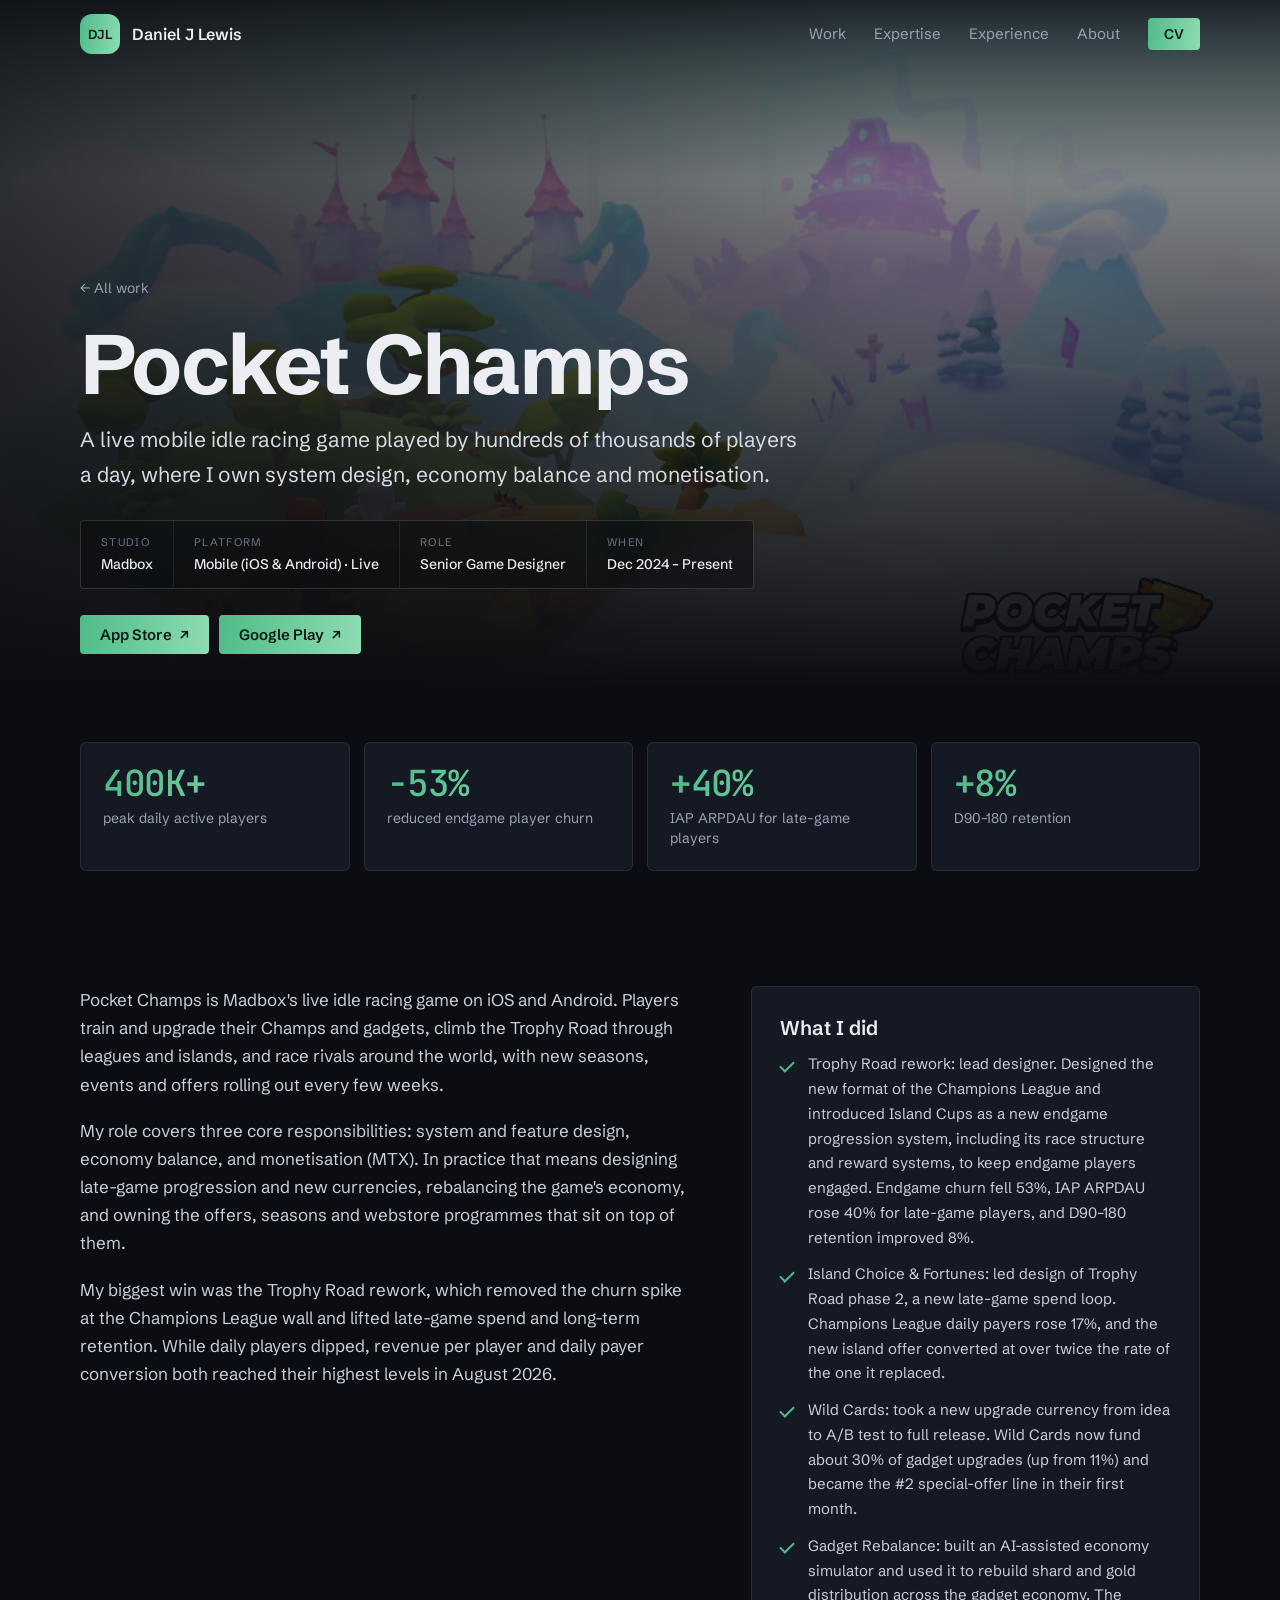
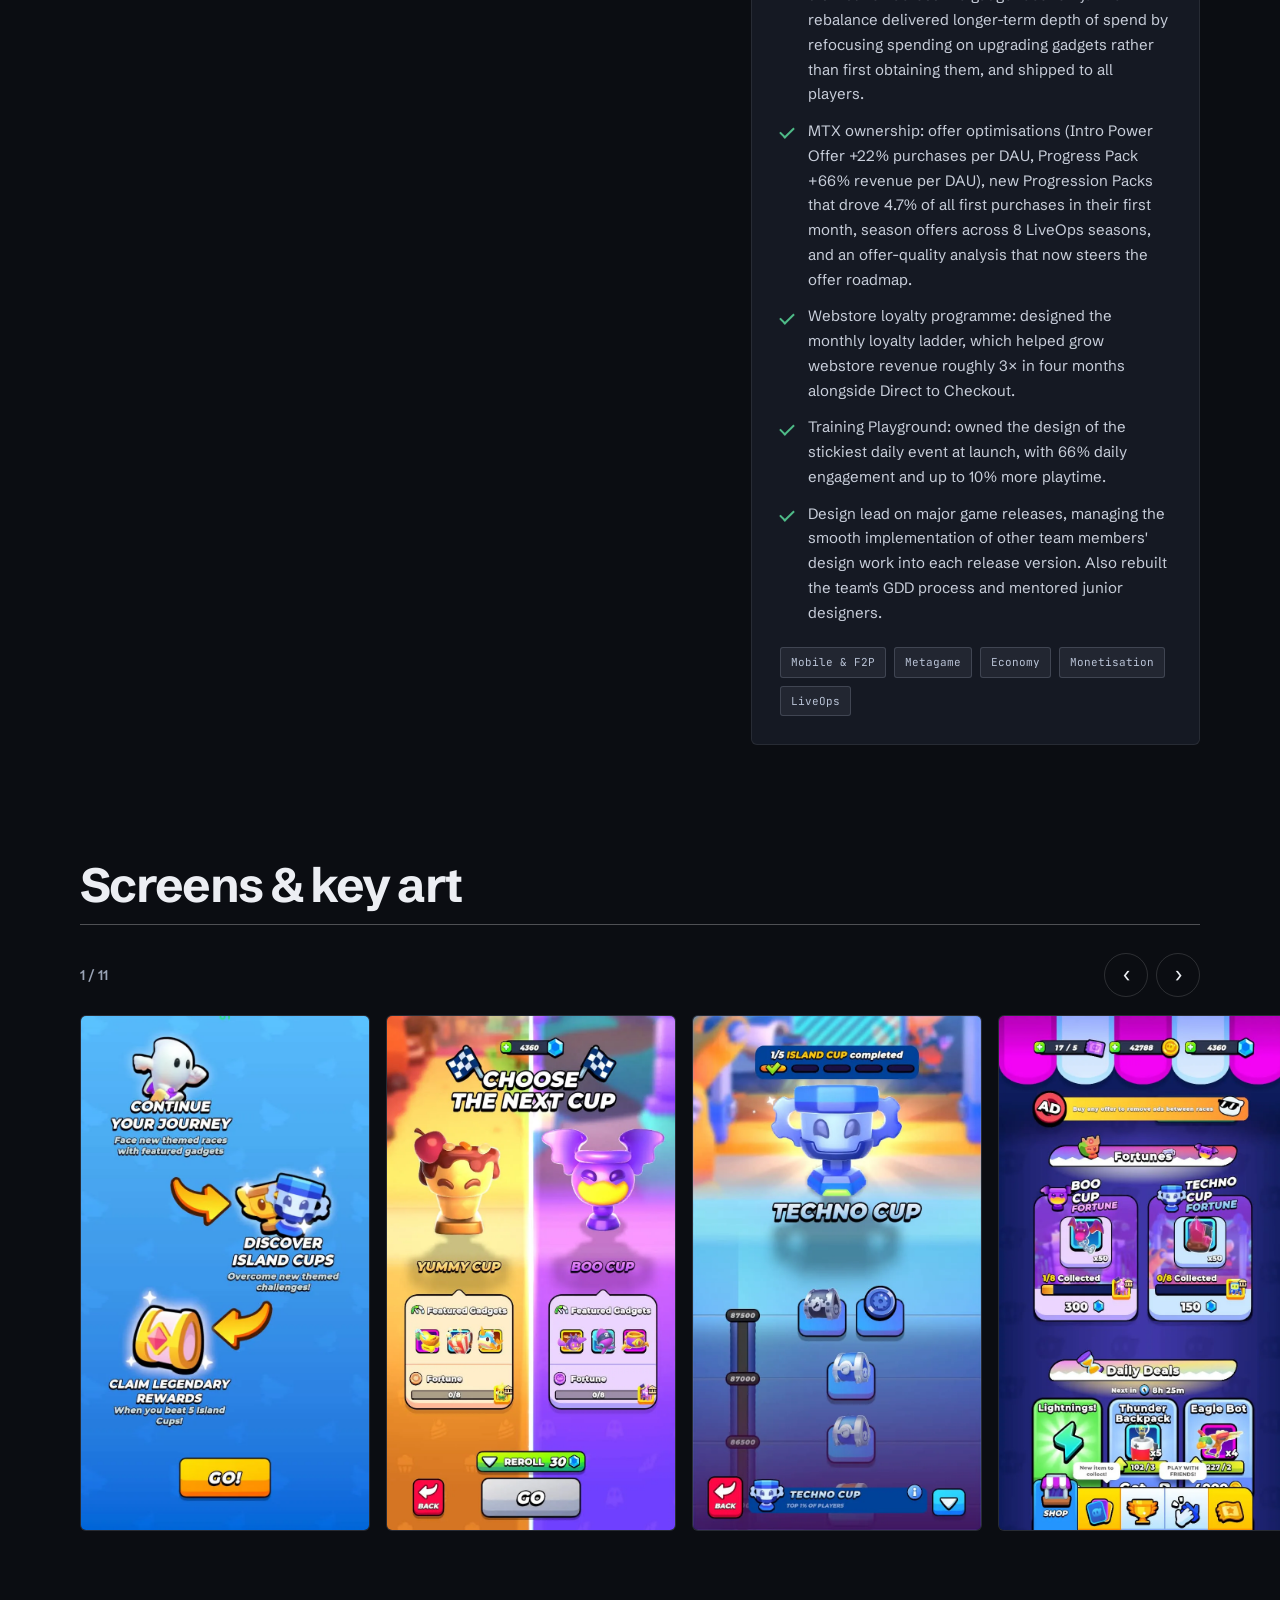
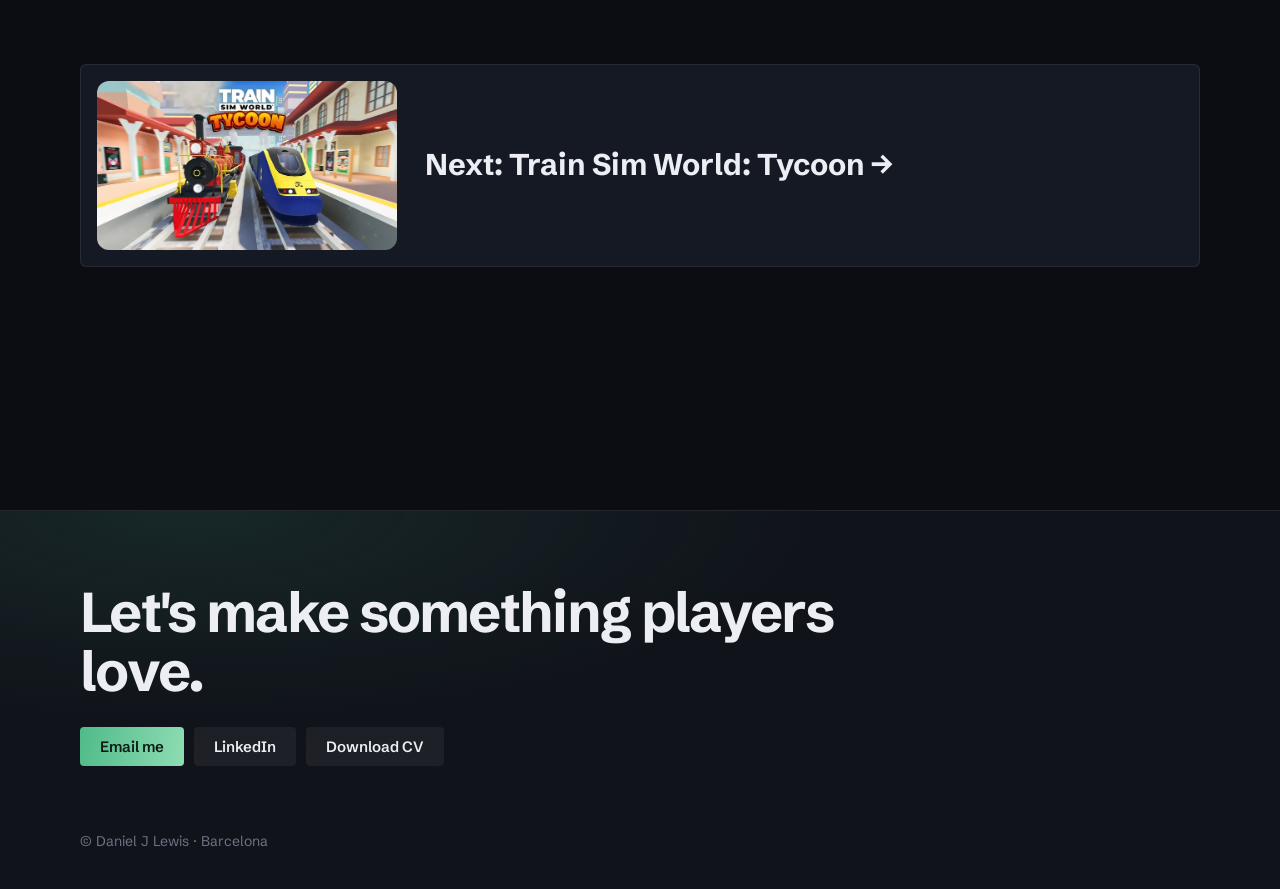
==== commit 9d27c913: "Additional PC screens added" ====
--- a/pocketchamps.html
+++ b/pocketchamps.html
@@ -52,9 +52,9 @@
 </div></section>
 
 <section class="sec reveal"><div class="wrap"><div class="sh"><h2 class="sh__t">Screens &amp; key art</h2></div><div class="car" data-carousel>
-  <div class="car__bar"><span class="car__count" data-car-count>1 / 6</span>
+  <div class="car__bar"><span class="car__count" data-car-count>1 / 11</span>
     <div class="car__ctrl"><button class="car__arrow" data-car-prev aria-label="Previous">‹</button><button class="car__arrow" data-car-next aria-label="Next">›</button></div></div>
-  <ul class="car__track" data-car-track><li class="car__slide car__slide--tall"><button class="car__btn" data-lb-src="assets/img/pc-island-intro.webp" aria-label="Open image 1 of 6 full screen"><img src="assets/img/pc-island-intro.webp" width="750" height="1264" alt="Pocket Champs screenshot 1" loading="lazy" decoding="async"></button></li><li class="car__slide car__slide--tall"><button class="car__btn" data-lb-src="assets/img/pc-island-choice.webp" aria-label="Open image 2 of 6 full screen"><img src="assets/img/pc-island-choice.webp" width="750" height="1334" alt="Pocket Champs screenshot 2" loading="lazy" decoding="async"></button></li><li class="car__slide car__slide--tall"><button class="car__btn" data-lb-src="assets/img/pc-island-cup.webp" aria-label="Open image 3 of 6 full screen"><img src="assets/img/pc-island-cup.webp" width="750" height="1334" alt="Pocket Champs screenshot 3" loading="lazy" decoding="async"></button></li><li class="car__slide car__slide--tall"><button class="car__btn" data-lb-src="assets/img/pc-fortunes-shop.webp" aria-label="Open image 4 of 6 full screen"><img src="assets/img/pc-fortunes-shop.webp" width="750" height="1334" alt="Pocket Champs screenshot 4" loading="lazy" decoding="async"></button></li><li class="car__slide car__slide--tall"><button class="car__btn" data-lb-src="assets/img/pc-fortune-boo.webp" aria-label="Open image 5 of 6 full screen"><img src="assets/img/pc-fortune-boo.webp" width="750" height="1334" alt="Pocket Champs screenshot 5" loading="lazy" decoding="async"></button></li><li class="car__slide car__slide--tall"><button class="car__btn" data-lb-src="assets/img/pc-coach-banners.webp" aria-label="Open image 6 of 6 full screen"><img src="assets/img/pc-coach-banners.webp" width="750" height="1264" alt="Pocket Champs screenshot 6" loading="lazy" decoding="async"></button></li></ul>
+  <ul class="car__track" data-car-track><li class="car__slide car__slide--tall"><button class="car__btn" data-lb-src="assets/img/pc-island-intro.webp" aria-label="Open image 1 of 11 full screen"><img src="assets/img/pc-island-intro.webp" width="750" height="1264" alt="Pocket Champs screenshot 1" loading="lazy" decoding="async"></button></li><li class="car__slide car__slide--tall"><button class="car__btn" data-lb-src="assets/img/pc-island-choice.webp" aria-label="Open image 2 of 11 full screen"><img src="assets/img/pc-island-choice.webp" width="750" height="1334" alt="Pocket Champs screenshot 2" loading="lazy" decoding="async"></button></li><li class="car__slide car__slide--tall"><button class="car__btn" data-lb-src="assets/img/pc-island-cup.webp" aria-label="Open image 3 of 11 full screen"><img src="assets/img/pc-island-cup.webp" width="750" height="1334" alt="Pocket Champs screenshot 3" loading="lazy" decoding="async"></button></li><li class="car__slide car__slide--tall"><button class="car__btn" data-lb-src="assets/img/pc-fortunes-shop.webp" aria-label="Open image 4 of 11 full screen"><img src="assets/img/pc-fortunes-shop.webp" width="750" height="1334" alt="Pocket Champs screenshot 4" loading="lazy" decoding="async"></button></li><li class="car__slide car__slide--tall"><button class="car__btn" data-lb-src="assets/img/pc-fortune-boo.webp" aria-label="Open image 5 of 11 full screen"><img src="assets/img/pc-fortune-boo.webp" width="750" height="1334" alt="Pocket Champs screenshot 5" loading="lazy" decoding="async"></button></li><li class="car__slide car__slide--tall"><button class="car__btn" data-lb-src="assets/img/pc-wildcards-upgrade.webp" aria-label="Open image 6 of 11 full screen"><img src="assets/img/pc-wildcards-upgrade.webp" width="750" height="1334" alt="Pocket Champs screenshot 6" loading="lazy" decoding="async"></button></li><li class="car__slide car__slide--tall"><button class="car__btn" data-lb-src="assets/img/pc-wildcards-reward.webp" aria-label="Open image 7 of 11 full screen"><img src="assets/img/pc-wildcards-reward.webp" width="750" height="1334" alt="Pocket Champs screenshot 7" loading="lazy" decoding="async"></button></li><li class="car__slide car__slide--tall"><button class="car__btn" data-lb-src="assets/img/pc-playground-select.webp" aria-label="Open image 8 of 11 full screen"><img src="assets/img/pc-playground-select.webp" width="750" height="1334" alt="Pocket Champs screenshot 8" loading="lazy" decoding="async"></button></li><li class="car__slide car__slide--tall"><button class="car__btn" data-lb-src="assets/img/pc-playground-track.webp" aria-label="Open image 9 of 11 full screen"><img src="assets/img/pc-playground-track.webp" width="750" height="1334" alt="Pocket Champs screenshot 9" loading="lazy" decoding="async"></button></li><li class="car__slide car__slide--tall"><button class="car__btn" data-lb-src="assets/img/pc-playground-run.webp" aria-label="Open image 10 of 11 full screen"><img src="assets/img/pc-playground-run.webp" width="750" height="1334" alt="Pocket Champs screenshot 10" loading="lazy" decoding="async"></button></li><li class="car__slide car__slide--tall"><button class="car__btn" data-lb-src="assets/img/pc-coach-banners.webp" aria-label="Open image 11 of 11 full screen"><img src="assets/img/pc-coach-banners.webp" width="750" height="1264" alt="Pocket Champs screenshot 11" loading="lazy" decoding="async"></button></li></ul>
 </div></div></section>
 
 
